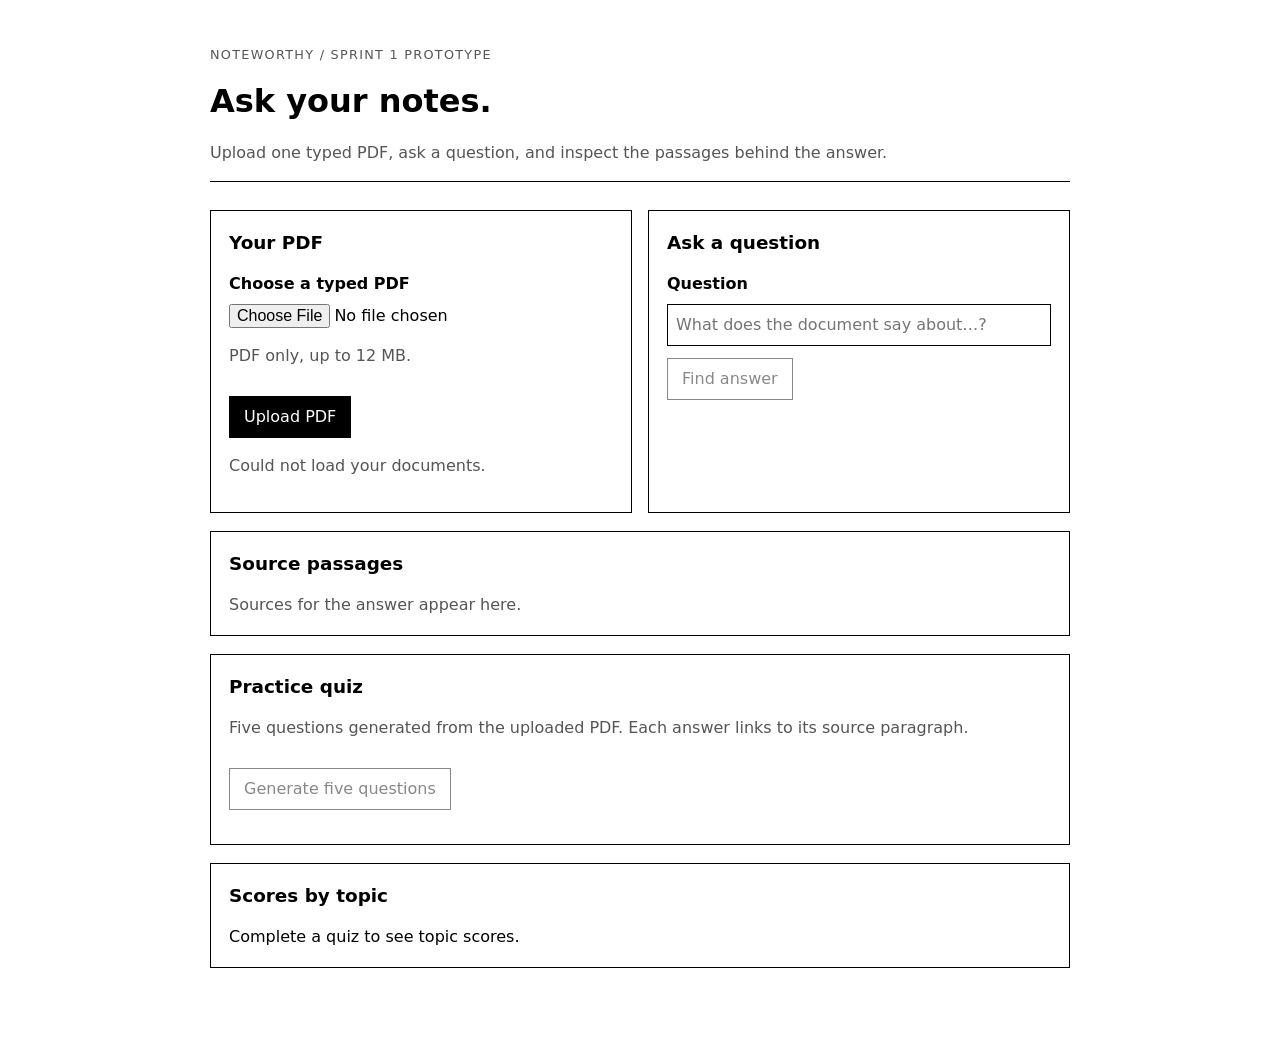
==== noteworthy_app/static/index.html @ 6065c957 "SCRUM-83: Save quiz attempts and topic scores on the server" ====
<!doctype html>
<html lang="en">
<meta charset="utf-8">
<meta name="viewport" content="width=device-width, initial-scale=1">
<title>NoteWorthy · PDF study companion</title>
<style>
  :root { color-scheme: light; font: 16px/1.5 system-ui, sans-serif; background: #fff; color: #000; }
  body { max-width: 860px; margin: 0 auto; padding: 32px 18px 70px; }
  header { border-bottom: 1px solid #000; margin-bottom: 28px; }
  h1 { font-size: 2rem; margin: 0 0 8px; }
  h2 { font-size: 1.15rem; margin-top: 0; }
  .eyebrow { color: #555; font-size: .8rem; text-transform: uppercase; letter-spacing: .1em; }
  .grid { display: grid; grid-template-columns: repeat(auto-fit, minmax(280px, 1fr)); gap: 16px; }
  section { border: 1px solid #000; padding: 18px; }
  label { display: block; font-weight: 600; margin-bottom: 8px; }
  input, button { font: inherit; }
  input[type=text] { box-sizing: border-box; width: 100%; padding: 8px; border: 1px solid #000; }
  input[type=file] { max-width: 100%; }
  button { border: 1px solid #000; background: #000; color: #fff; padding: 8px 14px; cursor: pointer; margin-top: 12px; }
  button:disabled { background: #fff; color: #888; border-color: #888; cursor: default; }
  .muted { color: #555; }
  #answer { white-space: pre-wrap; }
  .source { padding: 12px 0; border-top: 1px solid #ccc; }
  #status { min-height: 1.5em; }
  .quiz-question { border-top: 1px solid #ccc; padding: 16px 0; }
  .quiz-question label { font-weight: 400; margin: 6px 0; }
  .scorebar { margin: 10px 0; }
  .scorebar span { display: block; height: 8px; background: #000; }
  .document { display: flex; align-items: center; justify-content: space-between; gap: 8px; padding: 6px 0; border-top: 1px solid #ccc; }
  .document span { min-width: 0; overflow-wrap: anywhere; }
  .document button { margin-top: 0; padding: 4px 10px; }
</style>
<header><p class="eyebrow">NoteWorthy / Sprint 1 prototype</p><h1>Ask your notes.</h1><p class="muted">Upload one typed PDF, ask a question, and inspect the passages behind the answer.</p></header>
<main class="grid">
  <section><h2>Your PDF</h2><label for="pdf">Choose a typed PDF</label><input id="pdf" type="file" accept="application/pdf,.pdf"><p class="muted">PDF only, up to 12 MB.</p><button id="upload">Upload PDF</button><p id="status" role="status" class="muted"></p><div id="documents"></div></section>
  <section><h2>Ask a question</h2><label for="question">Question</label><input id="question" type="text" placeholder="What does the document say about…?"><button id="ask" disabled>Find answer</button><p id="answer" aria-live="polite"></p></section>
</main>
<section style="margin-top:18px"><h2>Source passages</h2><div id="sources" class="muted">Sources for the answer appear here.</div></section>
<section style="margin-top:18px"><h2>Practice quiz</h2><p class="muted">Five questions generated from the uploaded PDF. Each answer links to its source paragraph.</p><button id="makeQuiz" disabled>Generate five questions</button><div id="quiz"></div><p id="quizResult" role="status"></p></section>
<section style="margin-top:18px"><h2>Scores by topic</h2><div id="topicScores"></div></section>
<script>
  let selectedDocument = null;
  let currentQuizId = null;
  let storedDocuments = [];
  let pendingUploads = [];
  let askBusy = false;
  let quizBusy = false;
  const MAX_PDF_BYTES = 12 * 1024 * 1024;
  const MY_DOCUMENTS_KEY = 'noteworthy-my-documents';
  const LEARNER_KEY = 'noteworthy-learner-id';
  let learnerId;
  try { learnerId = localStorage.getItem(LEARNER_KEY); } catch (error) { /* storage unavailable */ }
  if (!/^[0-9a-f]{32}$/.test(learnerId || '')) learnerId = crypto.randomUUID().replaceAll('-', '');
  try { localStorage.setItem(LEARNER_KEY, learnerId); } catch (error) { /* this session only */ }
  const STATUS_LABELS = {processing: 'Processing…', ready: 'Ready', failed: 'Failed'};
  const $ = id => document.getElementById(id);
  async function api(path, body) {
    const response = await fetch(path, {method: 'POST', headers: {'Content-Type':'application/json'}, body: JSON.stringify(body)});
    const data = await response.json().catch(() => ({}));
    if (!response.ok) throw new Error(data.error || 'The server is not responding. Try again in a minute.');
    return data;
  }
  // There are no accounts yet, so the list shows only documents uploaded from this browser.
  function myDocumentIds() {
    try {
      const ids = JSON.parse(localStorage.getItem(MY_DOCUMENTS_KEY) || '[]');
      return new Set(Array.isArray(ids) ? ids : []);
    } catch (error) { return new Set(); }
  }
  function rememberDocument(id) {
    const ids = myDocumentIds(); ids.add(id);
    try { localStorage.setItem(MY_DOCUMENTS_KEY, JSON.stringify([...ids])); } catch (error) { /* storage unavailable */ }
  }
  function checkFile(file) {
    if (!file) return 'Choose a PDF first.';
    if (!file.name.toLowerCase().endsWith('.pdf')) return 'Choose a PDF file.';
    if (file.size === 0) return 'The file is empty. Choose a PDF that has content.';
    if (file.size > MAX_PDF_BYTES) return 'The PDF is larger than 12 MB. Choose a smaller file.';
    return '';
  }
  function selectDocument(uploadedDocument) {
    if (!selectedDocument || selectedDocument.id !== uploadedDocument.id) {
      // Clear the previous document's answer and quiz so they are not mistaken for this one.
      $('answer').textContent = '';
      $('sources').textContent = 'Sources for the answer appear here.';
      $('quiz').replaceChildren(); $('quizResult').textContent = ''; currentQuizId = null;
    }
    selectedDocument = uploadedDocument;
    $('ask').disabled = askBusy;
    $('makeQuiz').disabled = quizBusy;
    $('status').textContent = `Selected: ${uploadedDocument.name}.`;
    renderDocuments(storedDocuments);
    loadScores(uploadedDocument.id);
  }
  function renderDocuments(documents) {
    storedDocuments = documents;
    const nameCounts = new Map();
    for (const item of documents) nameCounts.set(item.name, (nameCounts.get(item.name) || 0) + 1);
    const list = $('documents'); list.replaceChildren();
    for (const uploadedDocument of [...documents, ...pendingUploads]) {
      const row = document.createElement('div'); row.className = 'document';
      const text = document.createElement('span');
      const status = uploadedDocument.status || 'ready';
      const parts = [uploadedDocument.name];
      if (uploadedDocument.id && nameCounts.get(uploadedDocument.name) > 1) parts.push(`ID ${uploadedDocument.id.slice(0, 6)}`);
      if (uploadedDocument.passages !== undefined) parts.push(`${uploadedDocument.passages} passages`);
      parts.push(status === 'failed' && uploadedDocument.error ? `Failed: ${uploadedDocument.error}` : STATUS_LABELS[status] || status);
      text.textContent = parts.join(' · ');
      row.append(text);
      if (status === 'ready' && uploadedDocument.id) {
        const choose = document.createElement('button');
        const chosen = selectedDocument && selectedDocument.id === uploadedDocument.id;
        choose.textContent = chosen ? 'Selected' : 'Use';
        choose.disabled = Boolean(chosen);
        choose.onclick = () => selectDocument(uploadedDocument);
        row.append(choose);
      }
      list.append(row);
    }
  }
  async function loadDocuments() {
    try {
      const response = await fetch('/api/documents');
      if (!response.ok) throw new Error('Could not load your documents.');
      const mine = myDocumentIds();
      renderDocuments(((await response.json()).documents || []).filter(item => mine.has(item.id)));
    } catch (error) { $('status').textContent = 'Could not load your documents.'; }
  }
  $('upload').onclick = async () => {
    const file = $('pdf').files[0];
    const problem = checkFile(file);
    if (problem) { $('status').textContent = problem; return; }
    const pending = {name: file.name, status: 'processing'};
    pendingUploads = pendingUploads.filter(item => item.name !== file.name).concat(pending);
    renderDocuments(storedDocuments);
    $('upload').disabled = true; $('status').textContent = 'Reading PDF…';
    try {
      const data = await new Promise((resolve, reject) => {
        const reader = new FileReader();
        reader.onload = () => resolve(String(reader.result).split(',')[1]);
        reader.onerror = () => reject(new Error('The file could not be read. Choose it again.'));
        reader.readAsDataURL(file);
      });
      const uploaded = await api('/api/upload', {name: file.name, data});
      pendingUploads = pendingUploads.filter(item => item !== pending);
      rememberDocument(uploaded.id);
      await loadDocuments();
      if (!storedDocuments.some(item => item.id === uploaded.id)) storedDocuments = storedDocuments.concat(uploaded);
      selectDocument(uploaded);
      $('status').textContent = `Ready: ${uploaded.passages} passages from ${file.name}.`;
    } catch (error) {
      const message = error.message || 'Upload failed. Try again.';
      pending.status = 'failed'; pending.error = message;
      $('status').textContent = message;
      renderDocuments(storedDocuments);
    }
    finally { $('upload').disabled = false; }
  };
  $('ask').onclick = async () => {
    if (!selectedDocument || askBusy) return;
    const documentId = selectedDocument.id;
    askBusy = true; $('ask').disabled = true; $('answer').textContent = 'Finding an answer…';
    try {
      const result = await api('/api/ask', {document_id: documentId, question: $('question').value});
      if (!selectedDocument || selectedDocument.id !== documentId) return;
      $('answer').textContent = result.answer;
      const sources = $('sources'); sources.replaceChildren();
      for (const source of result.sources) {
        const item = document.createElement('div'); item.className = 'source';
        const title = document.createElement('strong'); title.textContent = `${source.id} · page ${source.page}`;
        const text = document.createElement('p'); text.textContent = source.text;
        item.append(title, text); sources.append(item);
      }
    } catch (error) {
      if (selectedDocument && selectedDocument.id === documentId) $('answer').textContent = error.message;
    }
    finally { askBusy = false; $('ask').disabled = !selectedDocument; }
  };
  function showScores(scores) {
    const container = $('topicScores'); container.replaceChildren();
    const entries = Object.entries(scores);
    if (!entries.length) { container.textContent = 'Complete a quiz to see topic scores.'; return; }
    for (const [topic, values] of entries) {
      const percent = Math.round(100 * values.correct / values.total);
      const row = document.createElement('div'); row.className = 'scorebar';
      const title = document.createElement('div'); title.textContent = `${topic}: ${percent}% (${values.correct}/${values.total})`;
      const bar = document.createElement('span'); bar.style.width = `${percent}%`;
      row.append(title, bar); container.append(row);
    }
  }
  async function loadScores(documentId) {
    $('topicScores').textContent = 'Loading saved scores…';
    try {
      const response = await fetch(`/api/progress?learner_id=${learnerId}&document_id=${encodeURIComponent(documentId)}`);
      if (!response.ok) throw new Error('Could not load saved scores.');
      const progress = await response.json();
      if (selectedDocument && selectedDocument.id === documentId) showScores(progress.topic_scores);
    } catch (error) {
      if (selectedDocument && selectedDocument.id === documentId) $('topicScores').textContent = 'Could not load saved scores.';
    }
  }
  $('makeQuiz').onclick = async () => {
    if (!selectedDocument || quizBusy) return;
    const documentId = selectedDocument.id;
    quizBusy = true; $('makeQuiz').disabled = true; $('quizResult').textContent = 'Generating questions…';
    try {
      const result = await api('/api/quiz', {document_id: documentId});
      if (!selectedDocument || selectedDocument.id !== documentId) return;
      currentQuizId = result.quiz_id;
      const questions = result.questions;
      const container = $('quiz'); container.replaceChildren();
      questions.forEach((item, index) => {
        const block = document.createElement('div'); block.className = 'quiz-question';
        const title = document.createElement('strong'); title.textContent = `${index + 1}. ${item.question}`;
        block.append(title);
        item.options.forEach((option, choice) => {
          const label = document.createElement('label');
          const radio = document.createElement('input'); radio.type = 'radio'; radio.name = `q${index}`; radio.value = choice;
          label.append(radio, ` ${option}`); block.append(label);
        });
        container.append(block);
      });
      const submit = document.createElement('button'); submit.textContent = 'Submit quiz';
      submit.onclick = async () => {
        if (quizBusy || submit.disabled || currentQuizId !== result.quiz_id) return;
        const answers = questions.map((item, index) => {
          const chosen = document.querySelector(`input[name=q${index}]:checked`);
          return chosen ? Number(chosen.value) : null;
        });
        quizBusy = true; submit.disabled = true; $('makeQuiz').disabled = true;
        $('quizResult').textContent = 'Saving quiz…';
        try {
          const graded = await api('/api/quiz/submit', {quiz_id: result.quiz_id, learner_id: learnerId, answers});
          if (!selectedDocument || selectedDocument.id !== documentId || currentQuizId !== result.quiz_id) return;
          for (const item of graded.results) {
            const note = document.createElement('p');
            note.textContent = `${item.correct ? 'Correct' : `Answer: ${item.expected_answer}`} · ${item.source_id}, page ${item.page}`;
            container.children[graded.results.indexOf(item)].append(note);
          }
          $('quizResult').textContent = `Score: ${graded.correct} / ${graded.total}`;
          await loadScores(documentId);
        } catch (error) {
          if (selectedDocument && selectedDocument.id === documentId && currentQuizId === result.quiz_id) {
            $('quizResult').textContent = error.message; submit.disabled = false;
          }
        } finally { quizBusy = false; $('makeQuiz').disabled = !selectedDocument; }
      };
      container.append(submit); $('quizResult').textContent = '';
    } catch (error) {
      if (selectedDocument && selectedDocument.id === documentId) $('quizResult').textContent = error.message;
    }
    finally { quizBusy = false; $('makeQuiz').disabled = !selectedDocument; }
  };
  showScores({});
  loadDocuments();
</script>
</html>
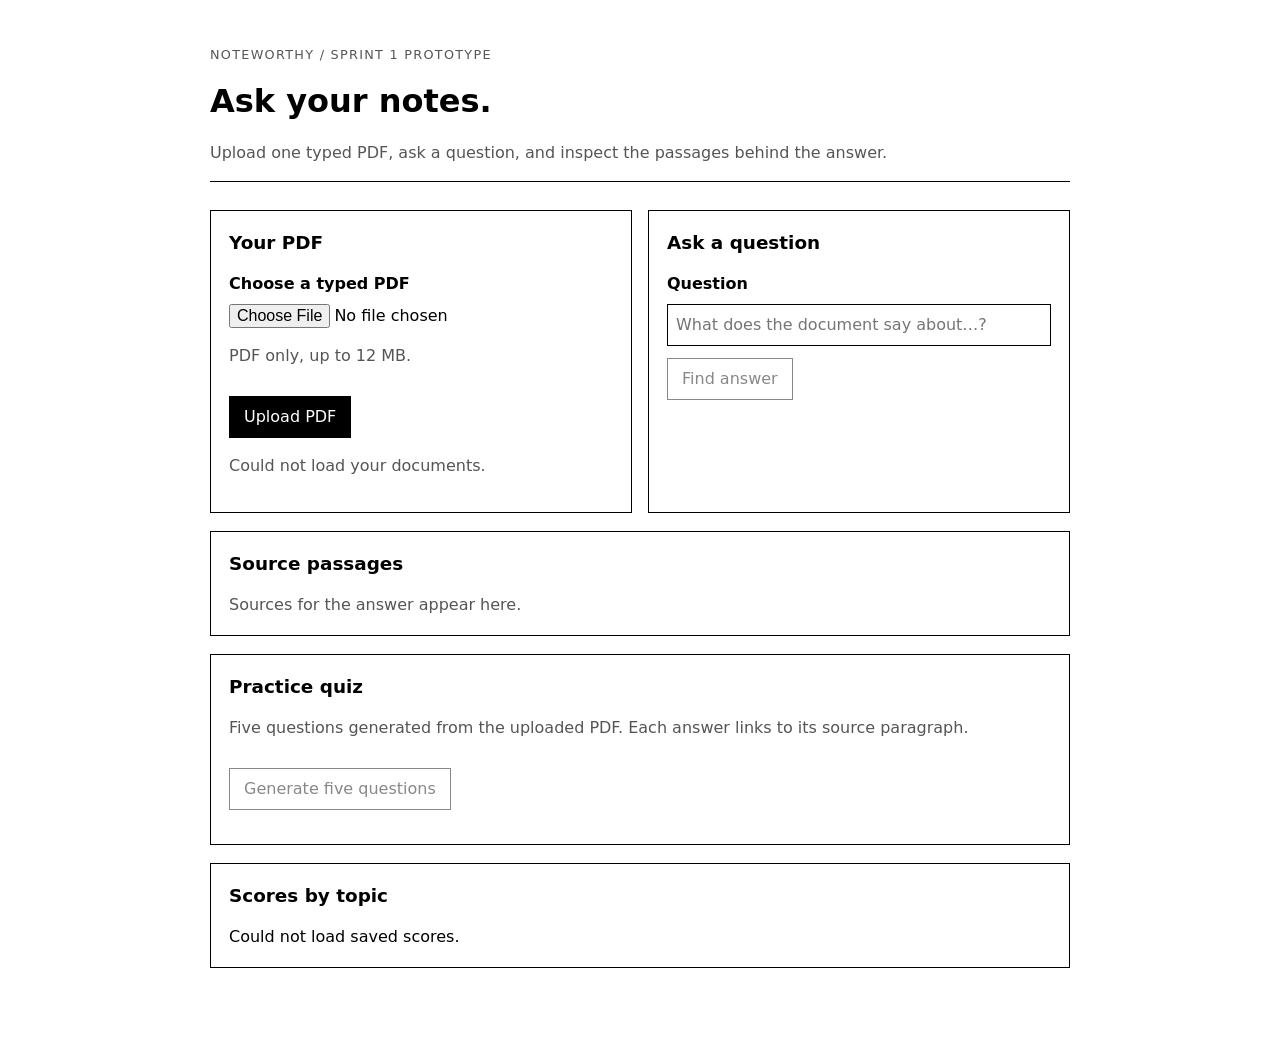
==== commit 0e255f32: "SCRUM-83: Address quiz grading and progress review feedback" ====
--- a/noteworthy_app/static/index.html
+++ b/noteworthy_app/static/index.html
@@ -45,12 +45,16 @@
   let pendingUploads = [];
   let askBusy = false;
   let quizBusy = false;
+  let scoreRequest = 0;
   const MAX_PDF_BYTES = 12 * 1024 * 1024;
   const MY_DOCUMENTS_KEY = 'noteworthy-my-documents';
+  const SELECTED_DOCUMENT_KEY = 'noteworthy-selected-document';
   const LEARNER_KEY = 'noteworthy-learner-id';
   let learnerId;
   try { learnerId = localStorage.getItem(LEARNER_KEY); } catch (error) { /* storage unavailable */ }
-  if (!/^[0-9a-f]{32}$/.test(learnerId || '')) learnerId = crypto.randomUUID().replaceAll('-', '');
+  if (!/^[0-9a-f]{32}$/.test(learnerId || '')) {
+    learnerId = [...crypto.getRandomValues(new Uint8Array(16))].map(byte => byte.toString(16).padStart(2, '0')).join('');
+  }
   try { localStorage.setItem(LEARNER_KEY, learnerId); } catch (error) { /* this session only */ }
   const STATUS_LABELS = {processing: 'Processing…', ready: 'Ready', failed: 'Failed'};
   const $ = id => document.getElementById(id);
@@ -86,6 +90,7 @@
       $('quiz').replaceChildren(); $('quizResult').textContent = ''; currentQuizId = null;
     }
     selectedDocument = uploadedDocument;
+    try { localStorage.setItem(SELECTED_DOCUMENT_KEY, uploadedDocument.id); } catch (error) { /* this session only */ }
     $('ask').disabled = askBusy;
     $('makeQuiz').disabled = quizBusy;
     $('status').textContent = `Selected: ${uploadedDocument.name}.`;
@@ -124,7 +129,17 @@
       if (!response.ok) throw new Error('Could not load your documents.');
       const mine = myDocumentIds();
       renderDocuments(((await response.json()).documents || []).filter(item => mine.has(item.id)));
-    } catch (error) { $('status').textContent = 'Could not load your documents.'; }
+      if (!selectedDocument) {
+        let savedId;
+        try { savedId = localStorage.getItem(SELECTED_DOCUMENT_KEY); } catch (error) { /* storage unavailable */ }
+        const restored = storedDocuments.find(item => item.id === savedId) || storedDocuments[0];
+        if (restored) selectDocument(restored);
+        else showScores({});
+      }
+    } catch (error) {
+      $('status').textContent = 'Could not load your documents.';
+      if (!selectedDocument) $('topicScores').textContent = 'Could not load saved scores.';
+    }
   }
   $('upload').onclick = async () => {
     const file = $('pdf').files[0];
@@ -189,14 +204,15 @@
     }
   }
   async function loadScores(documentId) {
+    const requestId = ++scoreRequest;
     $('topicScores').textContent = 'Loading saved scores…';
     try {
       const response = await fetch(`/api/progress?learner_id=${learnerId}&document_id=${encodeURIComponent(documentId)}`);
       if (!response.ok) throw new Error('Could not load saved scores.');
       const progress = await response.json();
-      if (selectedDocument && selectedDocument.id === documentId) showScores(progress.topic_scores);
-    } catch (error) {
-      if (selectedDocument && selectedDocument.id === documentId) $('topicScores').textContent = 'Could not load saved scores.';
+      if (requestId === scoreRequest && selectedDocument && selectedDocument.id === documentId) showScores(progress.topic_scores);
+    } catch (error) {
+      if (requestId === scoreRequest && selectedDocument && selectedDocument.id === documentId) $('topicScores').textContent = 'Could not load saved scores.';
     }
   }
   $('makeQuiz').onclick = async () => {
@@ -251,7 +267,7 @@
     }
     finally { quizBusy = false; $('makeQuiz').disabled = !selectedDocument; }
   };
-  showScores({});
+  $('topicScores').textContent = 'Loading saved scores…';
   loadDocuments();
 </script>
 </html>
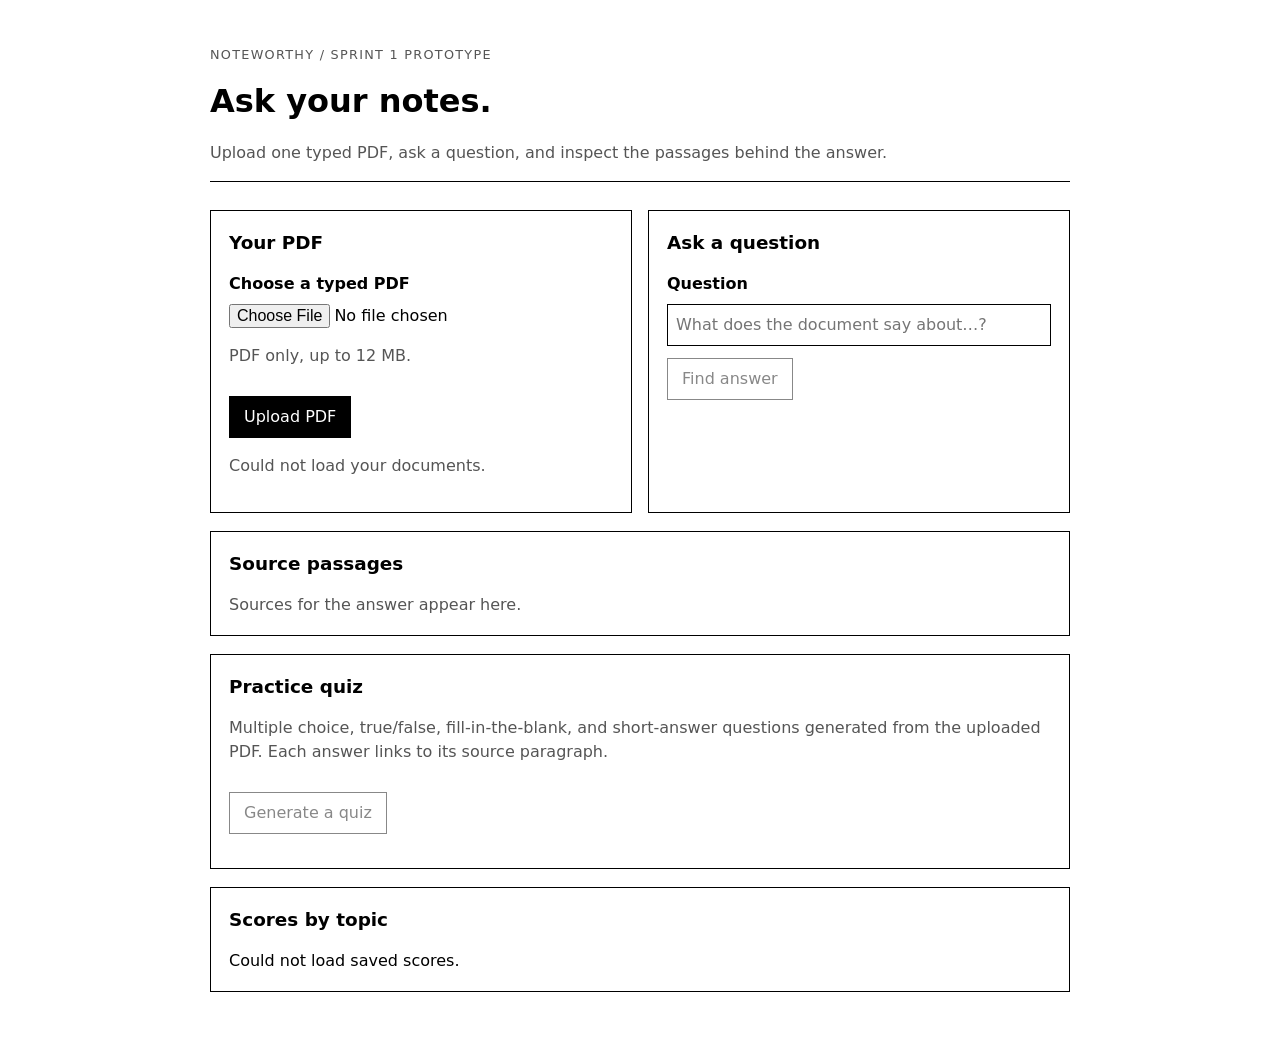
==== commit e12e6f08: "SCRUM-84: connect question generator to quiz" ====
--- a/noteworthy_app/static/index.html
+++ b/noteworthy_app/static/index.html
@@ -36,7 +36,7 @@
   <section><h2>Ask a question</h2><label for="question">Question</label><input id="question" type="text" placeholder="What does the document say about…?"><button id="ask" disabled>Find answer</button><p id="answer" aria-live="polite"></p></section>
 </main>
 <section style="margin-top:18px"><h2>Source passages</h2><div id="sources" class="muted">Sources for the answer appear here.</div></section>
-<section style="margin-top:18px"><h2>Practice quiz</h2><p class="muted">Five questions generated from the uploaded PDF. Each answer links to its source paragraph.</p><button id="makeQuiz" disabled>Generate five questions</button><div id="quiz"></div><p id="quizResult" role="status"></p></section>
+<section style="margin-top:18px"><h2>Practice quiz</h2><p class="muted">Multiple choice, true/false, fill-in-the-blank, and short-answer questions generated from the uploaded PDF. Each answer links to its source paragraph.</p><button id="makeQuiz" disabled>Generate a quiz</button><div id="quiz"></div><p id="quizResult" role="status"></p></section>
 <section style="margin-top:18px"><h2>Scores by topic</h2><div id="topicScores"></div></section>
 <script>
   let selectedDocument = null;
@@ -207,7 +207,7 @@
     const requestId = ++scoreRequest;
     $('topicScores').textContent = 'Loading saved scores…';
     try {
-      const response = await fetch(`/api/progress?learner_id=${learnerId}&document_id=${encodeURIComponent(documentId)}`);
+      const response = await fetch(`/api/progress?document_id=${encodeURIComponent(documentId)}`, {headers: {'X-Learner-Id': learnerId}});
       if (!response.ok) throw new Error('Could not load saved scores.');
       const progress = await response.json();
       if (requestId === scoreRequest && selectedDocument && selectedDocument.id === documentId) showScores(progress.topic_scores);
@@ -225,24 +225,43 @@
       currentQuizId = result.quiz_id;
       const questions = result.questions;
       const container = $('quiz'); container.replaceChildren();
-      questions.forEach((item, index) => {
+      const readers = questions.map((item, index) => {
         const block = document.createElement('div'); block.className = 'quiz-question';
         const title = document.createElement('strong'); title.textContent = `${index + 1}. ${item.question}`;
-        block.append(title);
-        item.options.forEach((option, choice) => {
-          const label = document.createElement('label');
-          const radio = document.createElement('input'); radio.type = 'radio'; radio.name = `q${index}`; radio.value = choice;
-          label.append(radio, ` ${option}`); block.append(label);
+        block.append(title); container.append(block);
+        // Cloze questions send an option index; the shared schema sends a letter or True/False.
+        const radios = item.options ? item.options.map((option, choice) => [choice, option])
+          : item.type === 'True/False' ? [['True', 'True'], ['False', 'False']]
+          : item.type === 'Multiple Choice' ? Object.entries(item.choices).map(([key, text]) => [key, `${key}. ${text}`])
+          : null;
+        if (radios) {
+          radios.forEach(([value, text]) => {
+            const label = document.createElement('label');
+            const radio = document.createElement('input'); radio.type = 'radio'; radio.name = `q${index}`; radio.value = value;
+            label.append(radio, ` ${text}`); block.append(label);
+          });
+          return () => {
+            const chosen = document.querySelector(`input[name=q${index}]:checked`);
+            return chosen ? (item.options ? Number(chosen.value) : chosen.value) : null;
+          };
+        }
+        // One text box per blank, or one for a short answer.
+        const count = item.type === 'Fill-in-the-Blank' ? Math.max(1, item.question.split('_____').length - 1) : 1;
+        const boxes = Array.from({length: count}, (_, blank) => {
+          const label = document.createElement('label'); label.textContent = count > 1 ? `Question ${index + 1}, blank ${blank + 1}` : `Answer to question ${index + 1}`;
+          const box = document.createElement('input'); box.type = 'text'; box.value = '';
+          label.append(box); block.append(label); return box;
         });
-        container.append(block);
+        return () => {
+          const values = boxes.map(box => box.value.trim());
+          if (values.every(value => !value)) return null;
+          return count > 1 ? values : values[0];
+        };
       });
       const submit = document.createElement('button'); submit.textContent = 'Submit quiz';
       submit.onclick = async () => {
         if (quizBusy || submit.disabled || currentQuizId !== result.quiz_id) return;
-        const answers = questions.map((item, index) => {
-          const chosen = document.querySelector(`input[name=q${index}]:checked`);
-          return chosen ? Number(chosen.value) : null;
-        });
+        const answers = readers.map(read => read());
         quizBusy = true; submit.disabled = true; $('makeQuiz').disabled = true;
         $('quizResult').textContent = 'Saving quiz…';
         try {
@@ -250,7 +269,7 @@
           if (!selectedDocument || selectedDocument.id !== documentId || currentQuizId !== result.quiz_id) return;
           for (const item of graded.results) {
             const note = document.createElement('p');
-            note.textContent = `${item.correct ? 'Correct' : `Answer: ${item.expected_answer}`} · ${item.source_id}, page ${item.page}`;
+            note.textContent = `${item.correct ? 'Correct' : `Answer: ${[].concat(item.expected_answer).join(', ')}`} · ${item.source_id}, page ${item.page}`;
             container.children[graded.results.indexOf(item)].append(note);
           }
           $('quizResult').textContent = `Score: ${graded.correct} / ${graded.total}`;
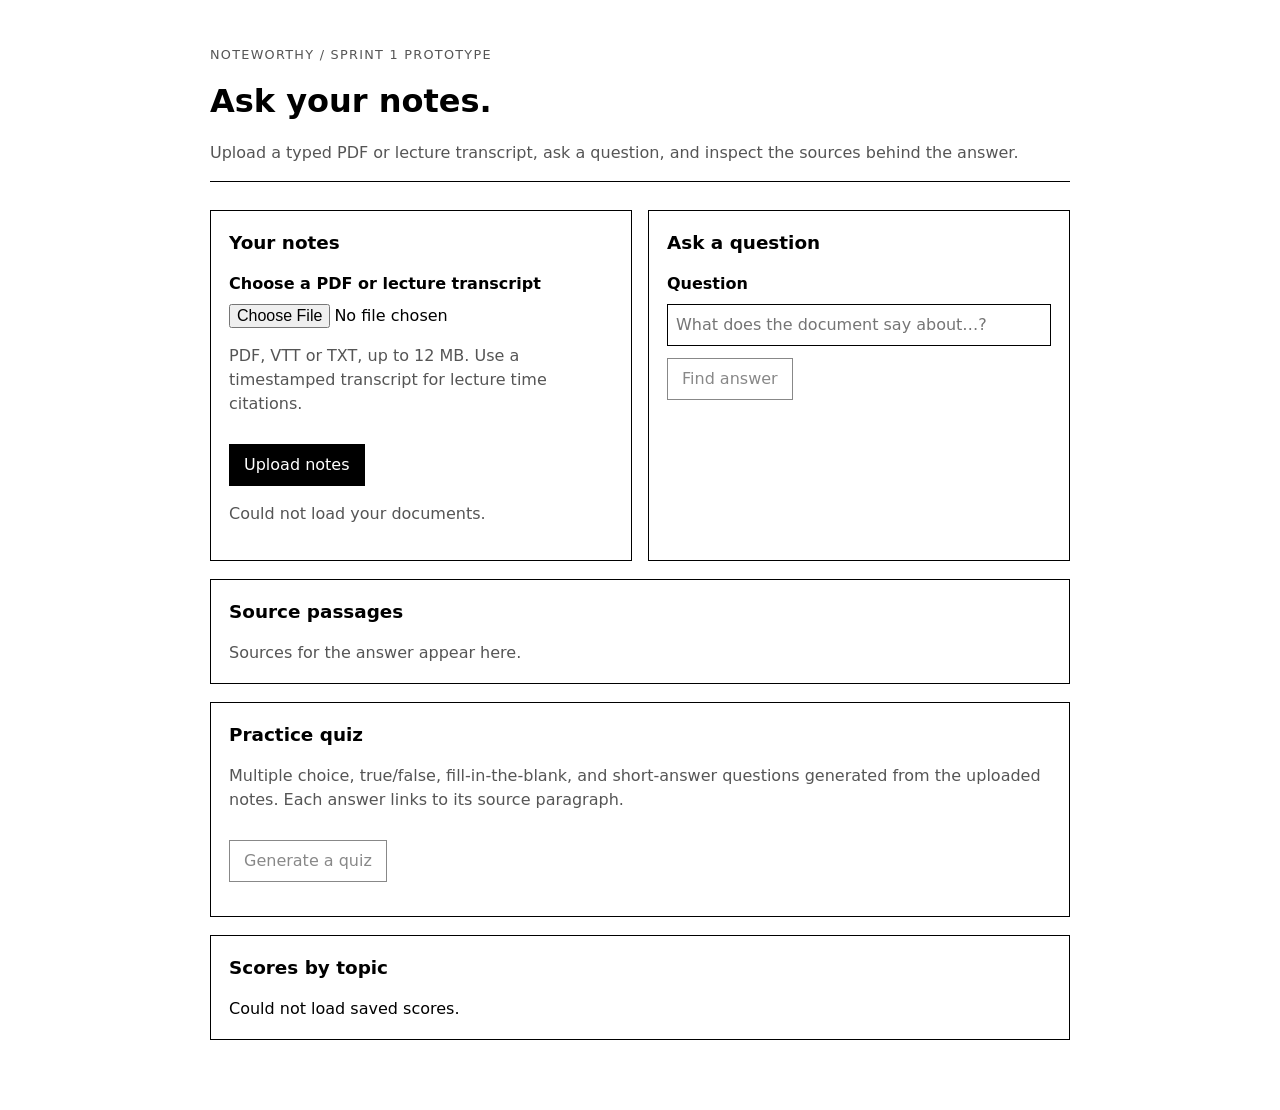
==== commit fccc1d07: "SCRUM-217: Add transcript study with timestamp citations" ====
--- a/noteworthy_app/static/index.html
+++ b/noteworthy_app/static/index.html
@@ -2,7 +2,7 @@
 <html lang="en">
 <meta charset="utf-8">
 <meta name="viewport" content="width=device-width, initial-scale=1">
-<title>NoteWorthy · PDF study companion</title>
+<title>NoteWorthy · Notes study companion</title>
 <style>
   :root { color-scheme: light; font: 16px/1.5 system-ui, sans-serif; background: #fff; color: #000; }
   body { max-width: 860px; margin: 0 auto; padding: 32px 18px 70px; }
@@ -30,13 +30,13 @@
   .document span { min-width: 0; overflow-wrap: anywhere; }
   .document button { margin-top: 0; padding: 4px 10px; }
 </style>
-<header><p class="eyebrow">NoteWorthy / Sprint 1 prototype</p><h1>Ask your notes.</h1><p class="muted">Upload one typed PDF, ask a question, and inspect the passages behind the answer.</p></header>
+<header><p class="eyebrow">NoteWorthy / Sprint 1 prototype</p><h1>Ask your notes.</h1><p class="muted">Upload a typed PDF or lecture transcript, ask a question, and inspect the sources behind the answer.</p></header>
 <main class="grid">
-  <section><h2>Your PDF</h2><label for="pdf">Choose a typed PDF</label><input id="pdf" type="file" accept="application/pdf,.pdf"><p class="muted">PDF only, up to 12 MB.</p><button id="upload">Upload PDF</button><p id="status" role="status" class="muted"></p><div id="documents"></div></section>
+  <section><h2>Your notes</h2><label for="pdf">Choose a PDF or lecture transcript</label><input id="pdf" type="file" accept="application/pdf,text/vtt,text/plain,.pdf,.vtt,.txt"><p class="muted">PDF, VTT or TXT, up to 12 MB. Use a timestamped transcript for lecture time citations.</p><button id="upload">Upload notes</button><p id="status" role="status" class="muted"></p><div id="documents"></div></section>
   <section><h2>Ask a question</h2><label for="question">Question</label><input id="question" type="text" placeholder="What does the document say about…?"><button id="ask" disabled>Find answer</button><p id="answer" aria-live="polite"></p></section>
 </main>
 <section style="margin-top:18px"><h2>Source passages</h2><div id="sources" class="muted">Sources for the answer appear here.</div></section>
-<section style="margin-top:18px"><h2>Practice quiz</h2><p class="muted">Multiple choice, true/false, fill-in-the-blank, and short-answer questions generated from the uploaded PDF. Each answer links to its source paragraph.</p><button id="makeQuiz" disabled>Generate a quiz</button><div id="quiz"></div><p id="quizResult" role="status"></p></section>
+<section style="margin-top:18px"><h2>Practice quiz</h2><p class="muted">Multiple choice, true/false, fill-in-the-blank, and short-answer questions generated from the uploaded notes. Each answer links to its source paragraph.</p><button id="makeQuiz" disabled>Generate a quiz</button><div id="quiz"></div><p id="quizResult" role="status"></p></section>
 <section style="margin-top:18px"><h2>Scores by topic</h2><div id="topicScores"></div></section>
 <script>
   let selectedDocument = null;
@@ -76,11 +76,14 @@
     try { localStorage.setItem(MY_DOCUMENTS_KEY, JSON.stringify([...ids])); } catch (error) { /* storage unavailable */ }
   }
   function checkFile(file) {
-    if (!file) return 'Choose a PDF first.';
-    if (!file.name.toLowerCase().endsWith('.pdf')) return 'Choose a PDF file.';
-    if (file.size === 0) return 'The file is empty. Choose a PDF that has content.';
-    if (file.size > MAX_PDF_BYTES) return 'The PDF is larger than 12 MB. Choose a smaller file.';
+    if (!file) return 'Choose a PDF or transcript first.';
+    if (!/\.(pdf|vtt|txt)$/i.test(file.name)) return 'Choose a PDF, VTT or TXT file.';
+    if (file.size === 0) return 'The file is empty. Choose a file that has content.';
+    if (file.size > MAX_PDF_BYTES) return 'The file is larger than 12 MB. Choose a smaller file.';
     return '';
+  }
+  function sourceLocation(source) {
+    return source.citation || `page ${source.page}`;
   }
   function selectDocument(uploadedDocument) {
     if (!selectedDocument || selectedDocument.id !== uploadedDocument.id) {
@@ -148,7 +151,7 @@
     const pending = {name: file.name, status: 'processing'};
     pendingUploads = pendingUploads.filter(item => item.name !== file.name).concat(pending);
     renderDocuments(storedDocuments);
-    $('upload').disabled = true; $('status').textContent = 'Reading PDF…';
+    $('upload').disabled = true; $('status').textContent = 'Reading notes…';
     try {
       const data = await new Promise((resolve, reject) => {
         const reader = new FileReader();
@@ -182,7 +185,7 @@
       const sources = $('sources'); sources.replaceChildren();
       for (const source of result.sources) {
         const item = document.createElement('div'); item.className = 'source';
-        const title = document.createElement('strong'); title.textContent = `${source.id} · page ${source.page}`;
+        const title = document.createElement('strong'); title.textContent = `${source.id} · ${sourceLocation(source)}`;
         const text = document.createElement('p'); text.textContent = source.text;
         item.append(title, text); sources.append(item);
       }
@@ -269,7 +272,7 @@
           if (!selectedDocument || selectedDocument.id !== documentId || currentQuizId !== result.quiz_id) return;
           for (const item of graded.results) {
             const note = document.createElement('p');
-            note.textContent = `${item.correct ? 'Correct' : `Answer: ${[].concat(item.expected_answer).join(', ')}`} · ${item.source_id}, page ${item.page}`;
+            note.textContent = `${item.correct ? 'Correct' : `Answer: ${[].concat(item.expected_answer).join(', ')}`} · ${item.source_id}, ${sourceLocation(item)}`;
             container.children[graded.results.indexOf(item)].append(note);
           }
           $('quizResult').textContent = `Score: ${graded.correct} / ${graded.total}`;
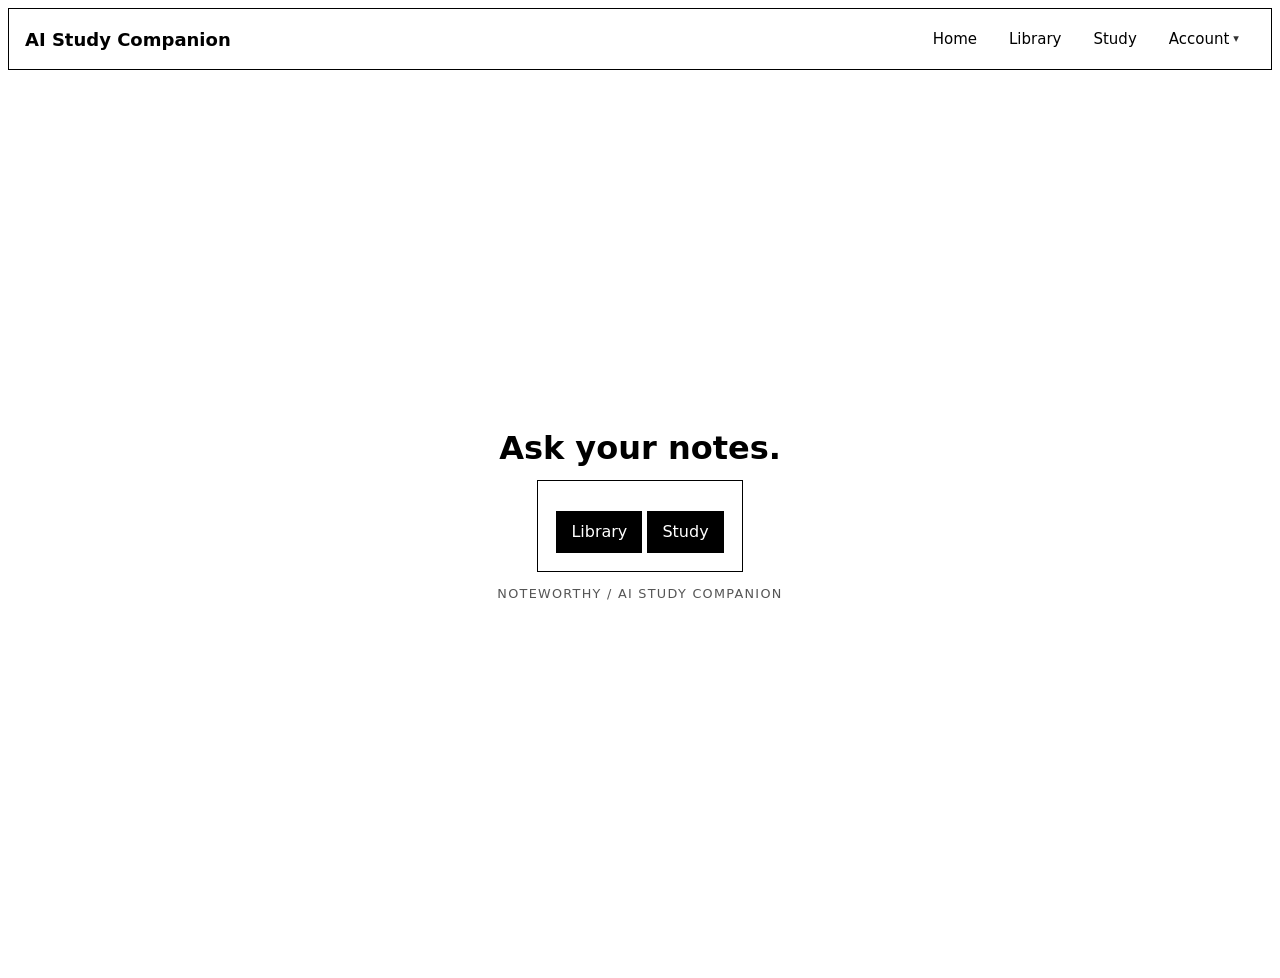
==== commit ca9b18f1: "multi-page layout created" ====
--- a/noteworthy_app/static/index.html
+++ b/noteworthy_app/static/index.html
@@ -1,295 +1,49 @@
-<!doctype html>
+<!DOCTYPE html>
 <html lang="en">
-<meta charset="utf-8">
-<meta name="viewport" content="width=device-width, initial-scale=1">
-<title>NoteWorthy · Notes study companion</title>
-<style>
-  :root { color-scheme: light; font: 16px/1.5 system-ui, sans-serif; background: #fff; color: #000; }
-  body { max-width: 860px; margin: 0 auto; padding: 32px 18px 70px; }
-  header { border-bottom: 1px solid #000; margin-bottom: 28px; }
-  h1 { font-size: 2rem; margin: 0 0 8px; }
-  h2 { font-size: 1.15rem; margin-top: 0; }
-  .eyebrow { color: #555; font-size: .8rem; text-transform: uppercase; letter-spacing: .1em; }
-  .grid { display: grid; grid-template-columns: repeat(auto-fit, minmax(280px, 1fr)); gap: 16px; }
-  section { border: 1px solid #000; padding: 18px; }
-  label { display: block; font-weight: 600; margin-bottom: 8px; }
-  input, button { font: inherit; }
-  input[type=text] { box-sizing: border-box; width: 100%; padding: 8px; border: 1px solid #000; }
-  input[type=file] { max-width: 100%; }
-  button { border: 1px solid #000; background: #000; color: #fff; padding: 8px 14px; cursor: pointer; margin-top: 12px; }
-  button:disabled { background: #fff; color: #888; border-color: #888; cursor: default; }
-  .muted { color: #555; }
-  #answer { white-space: pre-wrap; }
-  .source { padding: 12px 0; border-top: 1px solid #ccc; }
-  #status { min-height: 1.5em; }
-  .quiz-question { border-top: 1px solid #ccc; padding: 16px 0; }
-  .quiz-question label { font-weight: 400; margin: 6px 0; }
-  .scorebar { margin: 10px 0; }
-  .scorebar span { display: block; height: 8px; background: #000; }
-  .document { display: flex; align-items: center; justify-content: space-between; gap: 8px; padding: 6px 0; border-top: 1px solid #ccc; }
-  .document span { min-width: 0; overflow-wrap: anywhere; }
-  .document button { margin-top: 0; padding: 4px 10px; }
-</style>
-<header><p class="eyebrow">NoteWorthy / Sprint 1 prototype</p><h1>Ask your notes.</h1><p class="muted">Upload a typed PDF or lecture transcript, ask a question, and inspect the sources behind the answer.</p></header>
-<main class="grid">
-  <section><h2>Your notes</h2><label for="pdf">Choose a PDF or lecture transcript</label><input id="pdf" type="file" accept="application/pdf,text/vtt,text/plain,.pdf,.vtt,.txt"><p class="muted">PDF, VTT or TXT, up to 12 MB. Use a timestamped transcript for lecture time citations.</p><button id="upload">Upload notes</button><p id="status" role="status" class="muted"></p><div id="documents"></div></section>
-  <section><h2>Ask a question</h2><label for="question">Question</label><input id="question" type="text" placeholder="What does the document say about…?"><button id="ask" disabled>Find answer</button><p id="answer" aria-live="polite"></p></section>
-</main>
-<section style="margin-top:18px"><h2>Source passages</h2><div id="sources" class="muted">Sources for the answer appear here.</div></section>
-<section style="margin-top:18px"><h2>Practice quiz</h2><p class="muted">Multiple choice, true/false, fill-in-the-blank, and short-answer questions generated from the uploaded notes. Each answer links to its source paragraph.</p><button id="makeQuiz" disabled>Generate a quiz</button><div id="quiz"></div><p id="quizResult" role="status"></p></section>
-<section style="margin-top:18px"><h2>Scores by topic</h2><div id="topicScores"></div></section>
+<head>
+  <meta charset="UTF-8">
+  <meta name="viewport" content="width=device-width, initial-scale=1">
+  <title>Dashboard · AI study companion</title>
+
+  <link rel="stylesheet" href="navbar.css">
+  <link rel="stylesheet" href="theme.css">
+  <style>
+
+  directory {
+    margin: 0; min-height: 100vh; display: flex;
+    flex-direction: column; justify-content: center; align-items: center;
+  }
+
+  </style>
+</head>
+<body>
+  <div id="navbar"></div>
+
+  <directory>
+    <h1>Ask your notes.</h1>
+    <section>
+      <button id="libDirectory" data-url="./library.html">Library</button>
+      <button id="studyDirectory" data-url="./study.html">Study</button>
+    </section>
+    <p class="eyebrow">NoteWorthy / AI Study Companion</p>
+  </directory>
+
+
+<script src="navbar.js"></script>
 <script>
-  let selectedDocument = null;
-  let currentQuizId = null;
-  let storedDocuments = [];
-  let pendingUploads = [];
-  let askBusy = false;
-  let quizBusy = false;
-  let scoreRequest = 0;
-  const MAX_PDF_BYTES = 12 * 1024 * 1024;
-  const MY_DOCUMENTS_KEY = 'noteworthy-my-documents';
-  const SELECTED_DOCUMENT_KEY = 'noteworthy-selected-document';
-  const LEARNER_KEY = 'noteworthy-learner-id';
-  let learnerId;
-  try { learnerId = localStorage.getItem(LEARNER_KEY); } catch (error) { /* storage unavailable */ }
-  if (!/^[0-9a-f]{32}$/.test(learnerId || '')) {
-    learnerId = [...crypto.getRandomValues(new Uint8Array(16))].map(byte => byte.toString(16).padStart(2, '0')).join('');
-  }
-  try { localStorage.setItem(LEARNER_KEY, learnerId); } catch (error) { /* this session only */ }
-  const STATUS_LABELS = {processing: 'Processing…', ready: 'Ready', failed: 'Failed'};
-  const $ = id => document.getElementById(id);
-  async function api(path, body) {
-    const response = await fetch(path, {method: 'POST', headers: {'Content-Type':'application/json'}, body: JSON.stringify(body)});
-    const data = await response.json().catch(() => ({}));
-    if (!response.ok) throw new Error(data.error || 'The server is not responding. Try again in a minute.');
-    return data;
-  }
-  // There are no accounts yet, so the list shows only documents uploaded from this browser.
-  function myDocumentIds() {
-    try {
-      const ids = JSON.parse(localStorage.getItem(MY_DOCUMENTS_KEY) || '[]');
-      return new Set(Array.isArray(ids) ? ids : []);
-    } catch (error) { return new Set(); }
-  }
-  function rememberDocument(id) {
-    const ids = myDocumentIds(); ids.add(id);
-    try { localStorage.setItem(MY_DOCUMENTS_KEY, JSON.stringify([...ids])); } catch (error) { /* storage unavailable */ }
-  }
-  function checkFile(file) {
-    if (!file) return 'Choose a PDF or transcript first.';
-    if (!/\.(pdf|vtt|txt)$/i.test(file.name)) return 'Choose a PDF, VTT or TXT file.';
-    if (file.size === 0) return 'The file is empty. Choose a file that has content.';
-    if (file.size > MAX_PDF_BYTES) return 'The file is larger than 12 MB. Choose a smaller file.';
-    return '';
-  }
-  function sourceLocation(source) {
-    return source.citation || `page ${source.page}`;
-  }
-  function selectDocument(uploadedDocument) {
-    if (!selectedDocument || selectedDocument.id !== uploadedDocument.id) {
-      // Clear the previous document's answer and quiz so they are not mistaken for this one.
-      $('answer').textContent = '';
-      $('sources').textContent = 'Sources for the answer appear here.';
-      $('quiz').replaceChildren(); $('quizResult').textContent = ''; currentQuizId = null;
-    }
-    selectedDocument = uploadedDocument;
-    try { localStorage.setItem(SELECTED_DOCUMENT_KEY, uploadedDocument.id); } catch (error) { /* this session only */ }
-    $('ask').disabled = askBusy;
-    $('makeQuiz').disabled = quizBusy;
-    $('status').textContent = `Selected: ${uploadedDocument.name}.`;
-    renderDocuments(storedDocuments);
-    loadScores(uploadedDocument.id);
-  }
-  function renderDocuments(documents) {
-    storedDocuments = documents;
-    const nameCounts = new Map();
-    for (const item of documents) nameCounts.set(item.name, (nameCounts.get(item.name) || 0) + 1);
-    const list = $('documents'); list.replaceChildren();
-    for (const uploadedDocument of [...documents, ...pendingUploads]) {
-      const row = document.createElement('div'); row.className = 'document';
-      const text = document.createElement('span');
-      const status = uploadedDocument.status || 'ready';
-      const parts = [uploadedDocument.name];
-      if (uploadedDocument.id && nameCounts.get(uploadedDocument.name) > 1) parts.push(`ID ${uploadedDocument.id.slice(0, 6)}`);
-      if (uploadedDocument.passages !== undefined) parts.push(`${uploadedDocument.passages} passages`);
-      parts.push(status === 'failed' && uploadedDocument.error ? `Failed: ${uploadedDocument.error}` : STATUS_LABELS[status] || status);
-      text.textContent = parts.join(' · ');
-      row.append(text);
-      if (status === 'ready' && uploadedDocument.id) {
-        const choose = document.createElement('button');
-        const chosen = selectedDocument && selectedDocument.id === uploadedDocument.id;
-        choose.textContent = chosen ? 'Selected' : 'Use';
-        choose.disabled = Boolean(chosen);
-        choose.onclick = () => selectDocument(uploadedDocument);
-        row.append(choose);
-      }
-      list.append(row);
-    }
-  }
-  async function loadDocuments() {
-    try {
-      const response = await fetch('/api/documents');
-      if (!response.ok) throw new Error('Could not load your documents.');
-      const mine = myDocumentIds();
-      renderDocuments(((await response.json()).documents || []).filter(item => mine.has(item.id)));
-      if (!selectedDocument) {
-        let savedId;
-        try { savedId = localStorage.getItem(SELECTED_DOCUMENT_KEY); } catch (error) { /* storage unavailable */ }
-        const restored = storedDocuments.find(item => item.id === savedId) || storedDocuments[0];
-        if (restored) selectDocument(restored);
-        else showScores({});
-      }
-    } catch (error) {
-      $('status').textContent = 'Could not load your documents.';
-      if (!selectedDocument) $('topicScores').textContent = 'Could not load saved scores.';
-    }
-  }
-  $('upload').onclick = async () => {
-    const file = $('pdf').files[0];
-    const problem = checkFile(file);
-    if (problem) { $('status').textContent = problem; return; }
-    const pending = {name: file.name, status: 'processing'};
-    pendingUploads = pendingUploads.filter(item => item.name !== file.name).concat(pending);
-    renderDocuments(storedDocuments);
-    $('upload').disabled = true; $('status').textContent = 'Reading notes…';
-    try {
-      const data = await new Promise((resolve, reject) => {
-        const reader = new FileReader();
-        reader.onload = () => resolve(String(reader.result).split(',')[1]);
-        reader.onerror = () => reject(new Error('The file could not be read. Choose it again.'));
-        reader.readAsDataURL(file);
-      });
-      const uploaded = await api('/api/upload', {name: file.name, data});
-      pendingUploads = pendingUploads.filter(item => item !== pending);
-      rememberDocument(uploaded.id);
-      await loadDocuments();
-      if (!storedDocuments.some(item => item.id === uploaded.id)) storedDocuments = storedDocuments.concat(uploaded);
-      selectDocument(uploaded);
-      $('status').textContent = `Ready: ${uploaded.passages} passages from ${file.name}.`;
-    } catch (error) {
-      const message = error.message || 'Upload failed. Try again.';
-      pending.status = 'failed'; pending.error = message;
-      $('status').textContent = message;
-      renderDocuments(storedDocuments);
-    }
-    finally { $('upload').disabled = false; }
-  };
-  $('ask').onclick = async () => {
-    if (!selectedDocument || askBusy) return;
-    const documentId = selectedDocument.id;
-    askBusy = true; $('ask').disabled = true; $('answer').textContent = 'Finding an answer…';
-    try {
-      const result = await api('/api/ask', {document_id: documentId, question: $('question').value});
-      if (!selectedDocument || selectedDocument.id !== documentId) return;
-      $('answer').textContent = result.answer;
-      const sources = $('sources'); sources.replaceChildren();
-      for (const source of result.sources) {
-        const item = document.createElement('div'); item.className = 'source';
-        const title = document.createElement('strong'); title.textContent = `${source.id} · ${sourceLocation(source)}`;
-        const text = document.createElement('p'); text.textContent = source.text;
-        item.append(title, text); sources.append(item);
-      }
-    } catch (error) {
-      if (selectedDocument && selectedDocument.id === documentId) $('answer').textContent = error.message;
-    }
-    finally { askBusy = false; $('ask').disabled = !selectedDocument; }
-  };
-  function showScores(scores) {
-    const container = $('topicScores'); container.replaceChildren();
-    const entries = Object.entries(scores);
-    if (!entries.length) { container.textContent = 'Complete a quiz to see topic scores.'; return; }
-    for (const [topic, values] of entries) {
-      const percent = Math.round(100 * values.correct / values.total);
-      const row = document.createElement('div'); row.className = 'scorebar';
-      const title = document.createElement('div'); title.textContent = `${topic}: ${percent}% (${values.correct}/${values.total})`;
-      const bar = document.createElement('span'); bar.style.width = `${percent}%`;
-      row.append(title, bar); container.append(row);
-    }
-  }
-  async function loadScores(documentId) {
-    const requestId = ++scoreRequest;
-    $('topicScores').textContent = 'Loading saved scores…';
-    try {
-      const response = await fetch(`/api/progress?document_id=${encodeURIComponent(documentId)}`, {headers: {'X-Learner-Id': learnerId}});
-      if (!response.ok) throw new Error('Could not load saved scores.');
-      const progress = await response.json();
-      if (requestId === scoreRequest && selectedDocument && selectedDocument.id === documentId) showScores(progress.topic_scores);
-    } catch (error) {
-      if (requestId === scoreRequest && selectedDocument && selectedDocument.id === documentId) $('topicScores').textContent = 'Could not load saved scores.';
-    }
-  }
-  $('makeQuiz').onclick = async () => {
-    if (!selectedDocument || quizBusy) return;
-    const documentId = selectedDocument.id;
-    quizBusy = true; $('makeQuiz').disabled = true; $('quizResult').textContent = 'Generating questions…';
-    try {
-      const result = await api('/api/quiz', {document_id: documentId});
-      if (!selectedDocument || selectedDocument.id !== documentId) return;
-      currentQuizId = result.quiz_id;
-      const questions = result.questions;
-      const container = $('quiz'); container.replaceChildren();
-      const readers = questions.map((item, index) => {
-        const block = document.createElement('div'); block.className = 'quiz-question';
-        const title = document.createElement('strong'); title.textContent = `${index + 1}. ${item.question}`;
-        block.append(title); container.append(block);
-        // Cloze questions send an option index; the shared schema sends a letter or True/False.
-        const radios = item.options ? item.options.map((option, choice) => [choice, option])
-          : item.type === 'True/False' ? [['True', 'True'], ['False', 'False']]
-          : item.type === 'Multiple Choice' ? Object.entries(item.choices).map(([key, text]) => [key, `${key}. ${text}`])
-          : null;
-        if (radios) {
-          radios.forEach(([value, text]) => {
-            const label = document.createElement('label');
-            const radio = document.createElement('input'); radio.type = 'radio'; radio.name = `q${index}`; radio.value = value;
-            label.append(radio, ` ${text}`); block.append(label);
-          });
-          return () => {
-            const chosen = document.querySelector(`input[name=q${index}]:checked`);
-            return chosen ? (item.options ? Number(chosen.value) : chosen.value) : null;
-          };
-        }
-        // One text box per blank, or one for a short answer.
-        const count = item.type === 'Fill-in-the-Blank' ? Math.max(1, item.question.split('_____').length - 1) : 1;
-        const boxes = Array.from({length: count}, (_, blank) => {
-          const label = document.createElement('label'); label.textContent = count > 1 ? `Question ${index + 1}, blank ${blank + 1}` : `Answer to question ${index + 1}`;
-          const box = document.createElement('input'); box.type = 'text'; box.value = '';
-          label.append(box); block.append(label); return box;
-        });
-        return () => {
-          const values = boxes.map(box => box.value.trim());
-          if (values.every(value => !value)) return null;
-          return count > 1 ? values : values[0];
-        };
-      });
-      const submit = document.createElement('button'); submit.textContent = 'Submit quiz';
-      submit.onclick = async () => {
-        if (quizBusy || submit.disabled || currentQuizId !== result.quiz_id) return;
-        const answers = readers.map(read => read());
-        quizBusy = true; submit.disabled = true; $('makeQuiz').disabled = true;
-        $('quizResult').textContent = 'Saving quiz…';
-        try {
-          const graded = await api('/api/quiz/submit', {quiz_id: result.quiz_id, learner_id: learnerId, answers});
-          if (!selectedDocument || selectedDocument.id !== documentId || currentQuizId !== result.quiz_id) return;
-          for (const item of graded.results) {
-            const note = document.createElement('p');
-            note.textContent = `${item.correct ? 'Correct' : `Answer: ${[].concat(item.expected_answer).join(', ')}`} · ${item.source_id}, ${sourceLocation(item)}`;
-            container.children[graded.results.indexOf(item)].append(note);
-          }
-          $('quizResult').textContent = `Score: ${graded.correct} / ${graded.total}`;
-          await loadScores(documentId);
-        } catch (error) {
-          if (selectedDocument && selectedDocument.id === documentId && currentQuizId === result.quiz_id) {
-            $('quizResult').textContent = error.message; submit.disabled = false;
-          }
-        } finally { quizBusy = false; $('makeQuiz').disabled = !selectedDocument; }
-      };
-      container.append(submit); $('quizResult').textContent = '';
-    } catch (error) {
-      if (selectedDocument && selectedDocument.id === documentId) $('quizResult').textContent = error.message;
-    }
-    finally { quizBusy = false; $('makeQuiz').disabled = !selectedDocument; }
-  };
-  $('topicScores').textContent = 'Loading saved scores…';
-  loadDocuments();
+
+const libDirectory = document.getElementById("libDirectory")
+const studyDirectory = document.getElementById("studyDirectory")
+
+libDirectory.onclick = () => { 
+  window.location.href = libDirectory.dataset.url;
+};
+
+studyDirectory.onclick = () => { 
+  window.location.href = studyDirectory.dataset.url;
+};
+
+
 </script>
+</body>
 </html>
--- a/noteworthy_app/static/navbar.css
+++ b/noteworthy_app/static/navbar.css
@@ -0,0 +1,45 @@
+    .gen-nav {
+      position: relative; display: flex; align-items: center;
+      gap: 0 16px; box-sizing: border-box; min-height: 60px;
+      padding: 0 16px; background: #ffffff; border-radius: 0px;
+      border: 1px solid #000000; font-family: system-ui, -apple-system, "Segoe UI", Roboto, sans-serif;
+    }
+    .gen-nav *, .gen-nav *::before, .gen-nav *::after { box-sizing: border-box; }
+    .gen-nav ul { margin: 0; padding: 0; list-style: none; }
+
+    .gen-logo {
+      display: flex; flex: none; align-items: center; gap: 8px; text-decoration: none;
+    }
+    .gen-logo img, .gen-logo svg { display: block; height: 34px; width: auto; }
+    .gen-logo-text { color: #000000; font-size: 18px; font-weight: 700; white-space: nowrap; }
+
+    .gen-nav > ul { display: flex; flex: 1; flex-wrap: wrap; justify-content: flex-end; }
+    .gen-nav > ul > li { position: relative; }
+    .gen-nav > ul > li > a {
+      display: flex; align-items: center; gap: 4px; height: 60px;
+      padding: 0 16px; color: #000000; font-size: 15px;
+      font-weight: 400; text-decoration: none; white-space: nowrap;
+      transition: background-color 0.2s, color 0.2s;
+    }
+    .gen-nav > ul > li:hover > a,
+    .gen-nav > ul > li:focus-within > a {
+      color: #000000;
+      background: #dbdbdb;
+    }
+    .gen-nav a:focus-visible, .gen-nav button:focus-visible { outline: 2px solid #000000; outline-offset: -2px; }
+    .gen-arrow { font-size: 0.75em; opacity: 0.8; }
+
+    .gen-nav > ul > li > ul {
+      display: none; position: absolute; top: 100%;
+      left: 0; z-index: 1000; min-width: 180px;
+      overflow: hidden; background: #ffffff; border-radius: 0 0 6px 6px;
+      box-shadow: 0 8px 24px rgba(0, 0, 0, 0.18);
+    }
+    .gen-nav > ul > li:hover > ul,
+    .gen-nav > ul > li:focus-within > ul { display: block; }
+    .gen-nav > ul > li > ul a {
+      display: block; padding: 10px 18px; color: #000000; font-size: 14px;
+      transition: background-color 0.15s, color 0.15s;
+    }
+    .gen-nav > ul > li > ul a:hover,
+    .gen-nav > ul > li > ul a:focus-visible { color: #000000; background: #dbdbdb; }
--- a/noteworthy_app/static/theme.css
+++ b/noteworthy_app/static/theme.css
@@ -0,0 +1,25 @@
+    :root { color-scheme: light; font: 16px/1.5 system-ui, sans-serif; background: #fff; color: #000; }
+
+    header { border-bottom: 1px solid #000; margin-bottom: 28px; }
+    h1 { font-size: 2rem; margin: 0 0 8px; }
+    h2 { font-size: 1.15rem; margin-top: 0; }
+    .eyebrow { color: #555; font-size: .8rem; text-transform: uppercase; letter-spacing: .1em; }
+    .grid { display: grid; grid-template-columns: repeat(auto-fit, minmax(280px, 1fr)); gap: 16px; }
+    section { border: 1px solid #000; padding: 18px; }
+    label { display: block; font-weight: 600; margin-bottom: 8px; }
+    input, button { font: inherit; }
+    input[type=text] { box-sizing: border-box; width: 100%; padding: 8px; border: 1px solid #000; }
+    input[type=file] { max-width: 100%; }
+    button { border: 1px solid #000; background: #000; color: #fff; padding: 8px 14px; cursor: pointer; margin-top: 12px; }
+    button:disabled { background: #fff; color: #888; border-color: #888; cursor: default; }
+    .muted { color: #555; }
+    #answer { white-space: pre-wrap; }
+    .source { padding: 12px 0; border-top: 1px solid #ccc; }
+    #status { min-height: 1.5em; }
+    .quiz-question { border-top: 1px solid #ccc; padding: 16px 0; }
+    .quiz-question label { font-weight: 400; margin: 6px 0; }
+    .scorebar { margin: 10px 0; }
+    .scorebar span { display: block; height: 8px; background: #000; }
+    .document { display: flex; align-items: center; justify-content: space-between; gap: 8px; padding: 6px 0; border-top: 1px solid #ccc; }
+    .document span { min-width: 0; overflow-wrap: anywhere; }
+    .document button { margin-top: 0; padding: 4px 10px; }
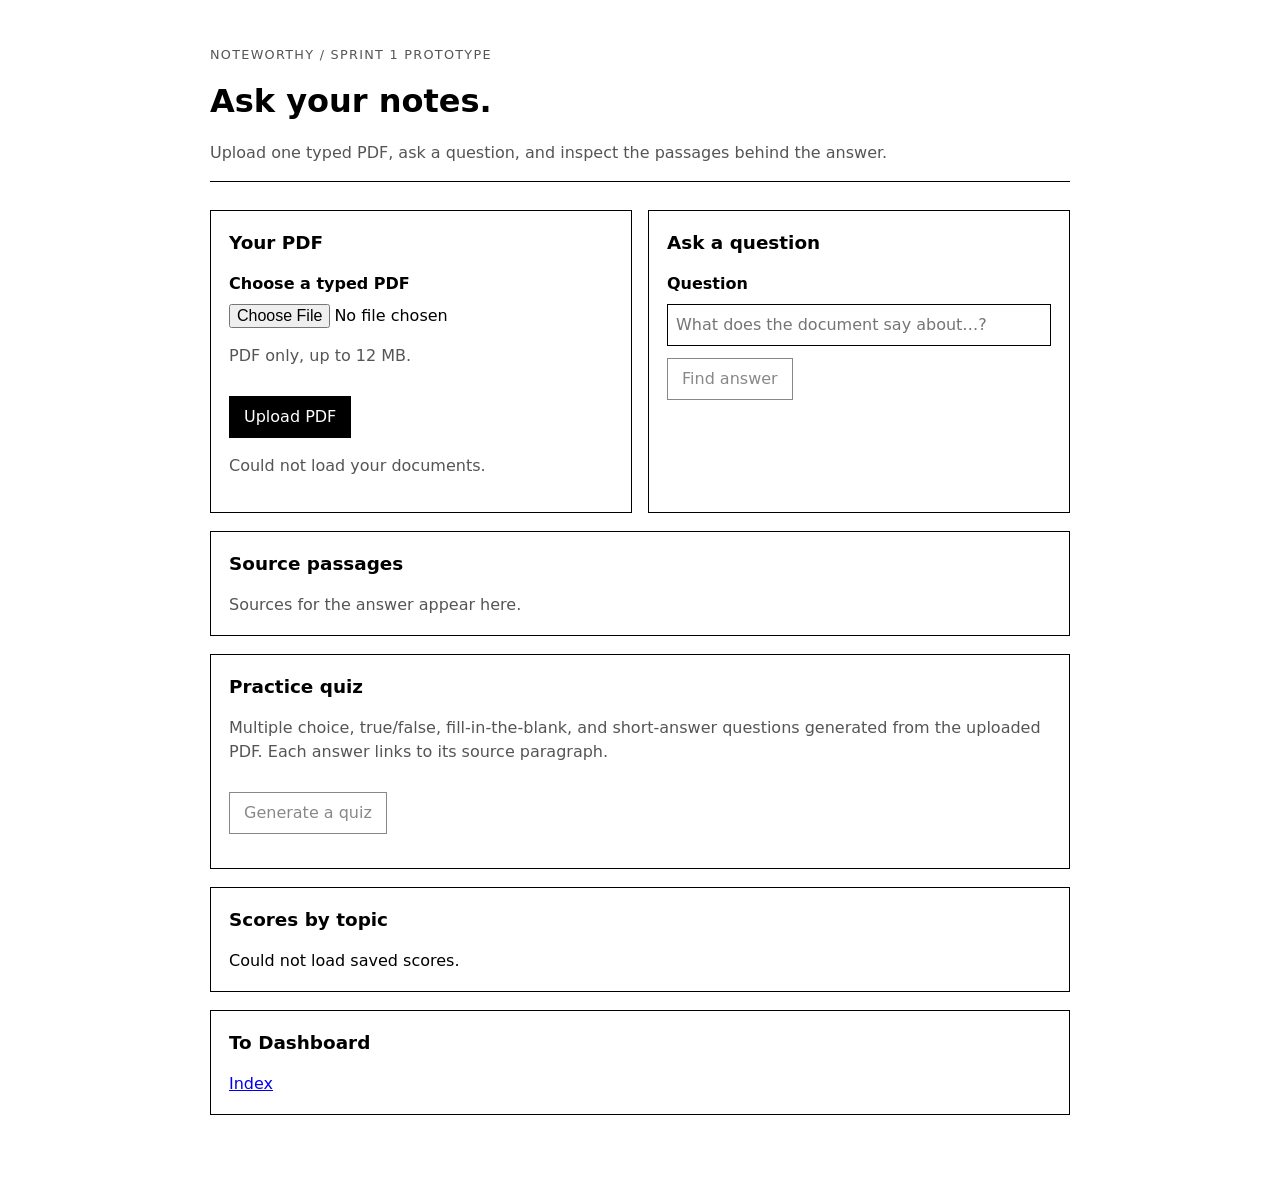
==== commit d36831f3: "checking fix" ====
--- a/noteworthy_app/static/index.html
+++ b/noteworthy_app/static/index.html
@@ -1,49 +1,293 @@
-<!DOCTYPE html>
+<!doctype html>
 <html lang="en">
-<head>
-  <meta charset="UTF-8">
-  <meta name="viewport" content="width=device-width, initial-scale=1">
-  <title>Dashboard · AI study companion</title>
-
-  <link rel="stylesheet" href="navbar.css">
-  <link rel="stylesheet" href="theme.css">
-  <style>
-
-  directory {
-    margin: 0; min-height: 100vh; display: flex;
-    flex-direction: column; justify-content: center; align-items: center;
-  }
-
-  </style>
-</head>
-<body>
-  <div id="navbar"></div>
-
-  <directory>
-    <h1>Ask your notes.</h1>
-    <section>
-      <button id="libDirectory" data-url="./library.html">Library</button>
-      <button id="studyDirectory" data-url="./study.html">Study</button>
-    </section>
-    <p class="eyebrow">NoteWorthy / AI Study Companion</p>
-  </directory>
-
-
-<script src="navbar.js"></script>
+<meta charset="utf-8">
+<meta name="viewport" content="width=device-width, initial-scale=1">
+<title>NoteWorthy · PDF study companion</title>
+<style>
+  :root { color-scheme: light; font: 16px/1.5 system-ui, sans-serif; background: #fff; color: #000; }
+  body { max-width: 860px; margin: 0 auto; padding: 32px 18px 70px; }
+  header { border-bottom: 1px solid #000; margin-bottom: 28px; }
+  h1 { font-size: 2rem; margin: 0 0 8px; }
+  h2 { font-size: 1.15rem; margin-top: 0; }
+  .eyebrow { color: #555; font-size: .8rem; text-transform: uppercase; letter-spacing: .1em; }
+  .grid { display: grid; grid-template-columns: repeat(auto-fit, minmax(280px, 1fr)); gap: 16px; }
+  section { border: 1px solid #000; padding: 18px; }
+  label { display: block; font-weight: 600; margin-bottom: 8px; }
+  input, button { font: inherit; }
+  input[type=text] { box-sizing: border-box; width: 100%; padding: 8px; border: 1px solid #000; }
+  input[type=file] { max-width: 100%; }
+  button { border: 1px solid #000; background: #000; color: #fff; padding: 8px 14px; cursor: pointer; margin-top: 12px; }
+  button:disabled { background: #fff; color: #888; border-color: #888; cursor: default; }
+  .muted { color: #555; }
+  #answer { white-space: pre-wrap; }
+  .source { padding: 12px 0; border-top: 1px solid #ccc; }
+  #status { min-height: 1.5em; }
+  .quiz-question { border-top: 1px solid #ccc; padding: 16px 0; }
+  .quiz-question label { font-weight: 400; margin: 6px 0; }
+  .scorebar { margin: 10px 0; }
+  .scorebar span { display: block; height: 8px; background: #000; }
+  .document { display: flex; align-items: center; justify-content: space-between; gap: 8px; padding: 6px 0; border-top: 1px solid #ccc; }
+  .document span { min-width: 0; overflow-wrap: anywhere; }
+  .document button { margin-top: 0; padding: 4px 10px; }
+</style>
+<header><p class="eyebrow">NoteWorthy / Sprint 1 prototype</p><h1>Ask your notes.</h1><p class="muted">Upload one typed PDF, ask a question, and inspect the passages behind the answer.</p></header>
+<main class="grid">
+  <section><h2>Your PDF</h2><label for="pdf">Choose a typed PDF</label><input id="pdf" type="file" accept="application/pdf,.pdf"><p class="muted">PDF only, up to 12 MB.</p><button id="upload">Upload PDF</button><p id="status" role="status" class="muted"></p><div id="documents"></div></section>
+  <section><h2>Ask a question</h2><label for="question">Question</label><input id="question" type="text" placeholder="What does the document say about…?"><button id="ask" disabled>Find answer</button><p id="answer" aria-live="polite"></p></section>
+</main>
+<section style="margin-top:18px"><h2>Source passages</h2><div id="sources" class="muted">Sources for the answer appear here.</div></section>
+<section style="margin-top:18px"><h2>Practice quiz</h2><p class="muted">Multiple choice, true/false, fill-in-the-blank, and short-answer questions generated from the uploaded PDF. Each answer links to its source paragraph.</p><button id="makeQuiz" disabled>Generate a quiz</button><div id="quiz"></div><p id="quizResult" role="status"></p></section>
+<section style="margin-top:18px"><h2>Scores by topic</h2><div id="topicScores"></div></section>
+<section style="margin-top:18px"><h2>To Dashboard</h2><a href="./dashboard.html" target="_blank">Index</a></section>
 <script>
-
-const libDirectory = document.getElementById("libDirectory")
-const studyDirectory = document.getElementById("studyDirectory")
-
-libDirectory.onclick = () => { 
-  window.location.href = libDirectory.dataset.url;
-};
-
-studyDirectory.onclick = () => { 
-  window.location.href = studyDirectory.dataset.url;
-};
-
-
+  let selectedDocument = null;
+  let currentQuizId = null;
+  let storedDocuments = [];
+  let pendingUploads = [];
+  let askBusy = false;
+  let quizBusy = false;
+  let scoreRequest = 0;
+  const MAX_PDF_BYTES = 12 * 1024 * 1024;
+  const MY_DOCUMENTS_KEY = 'noteworthy-my-documents';
+  const SELECTED_DOCUMENT_KEY = 'noteworthy-selected-document';
+  const LEARNER_KEY = 'noteworthy-learner-id';
+  let learnerId;
+  try { learnerId = localStorage.getItem(LEARNER_KEY); } catch (error) { /* storage unavailable */ }
+  if (!/^[0-9a-f]{32}$/.test(learnerId || '')) {
+    learnerId = [...crypto.getRandomValues(new Uint8Array(16))].map(byte => byte.toString(16).padStart(2, '0')).join('');
+  }
+  try { localStorage.setItem(LEARNER_KEY, learnerId); } catch (error) { /* this session only */ }
+  const STATUS_LABELS = {processing: 'Processing…', ready: 'Ready', failed: 'Failed'};
+  const $ = id => document.getElementById(id);
+  async function api(path, body) {
+    const response = await fetch(path, {method: 'POST', headers: {'Content-Type':'application/json'}, body: JSON.stringify(body)});
+    const data = await response.json().catch(() => ({}));
+    if (!response.ok) throw new Error(data.error || 'The server is not responding. Try again in a minute.');
+    return data;
+  }
+  // There are no accounts yet, so the list shows only documents uploaded from this browser.
+  function myDocumentIds() {
+    try {
+      const ids = JSON.parse(localStorage.getItem(MY_DOCUMENTS_KEY) || '[]');
+      return new Set(Array.isArray(ids) ? ids : []);
+    } catch (error) { return new Set(); }
+  }
+  function rememberDocument(id) {
+    const ids = myDocumentIds(); ids.add(id);
+    try { localStorage.setItem(MY_DOCUMENTS_KEY, JSON.stringify([...ids])); } catch (error) { /* storage unavailable */ }
+  }
+  function checkFile(file) {
+    if (!file) return 'Choose a PDF first.';
+    if (!file.name.toLowerCase().endsWith('.pdf')) return 'Choose a PDF file.';
+    if (file.size === 0) return 'The file is empty. Choose a PDF that has content.';
+    if (file.size > MAX_PDF_BYTES) return 'The PDF is larger than 12 MB. Choose a smaller file.';
+    return '';
+  }
+  function selectDocument(uploadedDocument) {
+    if (!selectedDocument || selectedDocument.id !== uploadedDocument.id) {
+      // Clear the previous document's answer and quiz so they are not mistaken for this one.
+      $('answer').textContent = '';
+      $('sources').textContent = 'Sources for the answer appear here.';
+      $('quiz').replaceChildren(); $('quizResult').textContent = ''; currentQuizId = null;
+    }
+    selectedDocument = uploadedDocument;
+    try { localStorage.setItem(SELECTED_DOCUMENT_KEY, uploadedDocument.id); } catch (error) { /* this session only */ }
+    $('ask').disabled = askBusy;
+    $('makeQuiz').disabled = quizBusy;
+    $('status').textContent = `Selected: ${uploadedDocument.name}.`;
+    renderDocuments(storedDocuments);
+    loadScores(uploadedDocument.id);
+  }
+  function renderDocuments(documents) {
+    storedDocuments = documents;
+    const nameCounts = new Map();
+    for (const item of documents) nameCounts.set(item.name, (nameCounts.get(item.name) || 0) + 1);
+    const list = $('documents'); list.replaceChildren();
+    for (const uploadedDocument of [...documents, ...pendingUploads]) {
+      const row = document.createElement('div'); row.className = 'document';
+      const text = document.createElement('span');
+      const status = uploadedDocument.status || 'ready';
+      const parts = [uploadedDocument.name];
+      if (uploadedDocument.id && nameCounts.get(uploadedDocument.name) > 1) parts.push(`ID ${uploadedDocument.id.slice(0, 6)}`);
+      if (uploadedDocument.passages !== undefined) parts.push(`${uploadedDocument.passages} passages`);
+      parts.push(status === 'failed' && uploadedDocument.error ? `Failed: ${uploadedDocument.error}` : STATUS_LABELS[status] || status);
+      text.textContent = parts.join(' · ');
+      row.append(text);
+      if (status === 'ready' && uploadedDocument.id) {
+        const choose = document.createElement('button');
+        const chosen = selectedDocument && selectedDocument.id === uploadedDocument.id;
+        choose.textContent = chosen ? 'Selected' : 'Use';
+        choose.disabled = Boolean(chosen);
+        choose.onclick = () => selectDocument(uploadedDocument);
+        row.append(choose);
+      }
+      list.append(row);
+    }
+  }
+  async function loadDocuments() {
+    try {
+      const response = await fetch('/api/documents');
+      if (!response.ok) throw new Error('Could not load your documents.');
+      const mine = myDocumentIds();
+      renderDocuments(((await response.json()).documents || []).filter(item => mine.has(item.id)));
+      if (!selectedDocument) {
+        let savedId;
+        try { savedId = localStorage.getItem(SELECTED_DOCUMENT_KEY); } catch (error) { /* storage unavailable */ }
+        const restored = storedDocuments.find(item => item.id === savedId) || storedDocuments[0];
+        if (restored) selectDocument(restored);
+        else showScores({});
+      }
+    } catch (error) {
+      $('status').textContent = 'Could not load your documents.';
+      if (!selectedDocument) $('topicScores').textContent = 'Could not load saved scores.';
+    }
+  }
+  $('upload').onclick = async () => {
+    const file = $('pdf').files[0];
+    const problem = checkFile(file);
+    if (problem) { $('status').textContent = problem; return; }
+    const pending = {name: file.name, status: 'processing'};
+    pendingUploads = pendingUploads.filter(item => item.name !== file.name).concat(pending);
+    renderDocuments(storedDocuments);
+    $('upload').disabled = true; $('status').textContent = 'Reading PDF…';
+    try {
+      const data = await new Promise((resolve, reject) => {
+        const reader = new FileReader();
+        reader.onload = () => resolve(String(reader.result).split(',')[1]);
+        reader.onerror = () => reject(new Error('The file could not be read. Choose it again.'));
+        reader.readAsDataURL(file);
+      });
+      const uploaded = await api('/api/upload', {name: file.name, data});
+      pendingUploads = pendingUploads.filter(item => item !== pending);
+      rememberDocument(uploaded.id);
+      await loadDocuments();
+      if (!storedDocuments.some(item => item.id === uploaded.id)) storedDocuments = storedDocuments.concat(uploaded);
+      selectDocument(uploaded);
+      $('status').textContent = `Ready: ${uploaded.passages} passages from ${file.name}.`;
+    } catch (error) {
+      const message = error.message || 'Upload failed. Try again.';
+      pending.status = 'failed'; pending.error = message;
+      $('status').textContent = message;
+      renderDocuments(storedDocuments);
+    }
+    finally { $('upload').disabled = false; }
+  };
+  $('ask').onclick = async () => {
+    if (!selectedDocument || askBusy) return;
+    const documentId = selectedDocument.id;
+    askBusy = true; $('ask').disabled = true; $('answer').textContent = 'Finding an answer…';
+    try {
+      const result = await api('/api/ask', {document_id: documentId, question: $('question').value});
+      if (!selectedDocument || selectedDocument.id !== documentId) return;
+      $('answer').textContent = result.answer;
+      const sources = $('sources'); sources.replaceChildren();
+      for (const source of result.sources) {
+        const item = document.createElement('div'); item.className = 'source';
+        const title = document.createElement('strong'); title.textContent = `${source.id} · page ${source.page}`;
+        const text = document.createElement('p'); text.textContent = source.text;
+        item.append(title, text); sources.append(item);
+      }
+    } catch (error) {
+      if (selectedDocument && selectedDocument.id === documentId) $('answer').textContent = error.message;
+    }
+    finally { askBusy = false; $('ask').disabled = !selectedDocument; }
+  };
+  function showScores(scores) {
+    const container = $('topicScores'); container.replaceChildren();
+    const entries = Object.entries(scores);
+    if (!entries.length) { container.textContent = 'Complete a quiz to see topic scores.'; return; }
+    for (const [topic, values] of entries) {
+      const percent = Math.round(100 * values.correct / values.total);
+      const row = document.createElement('div'); row.className = 'scorebar';
+      const title = document.createElement('div'); title.textContent = `${topic}: ${percent}% (${values.correct}/${values.total})`;
+      const bar = document.createElement('span'); bar.style.width = `${percent}%`;
+      row.append(title, bar); container.append(row);
+    }
+  }
+  async function loadScores(documentId) {
+    const requestId = ++scoreRequest;
+    $('topicScores').textContent = 'Loading saved scores…';
+    try {
+      const response = await fetch(`/api/progress?document_id=${encodeURIComponent(documentId)}`, {headers: {'X-Learner-Id': learnerId}});
+      if (!response.ok) throw new Error('Could not load saved scores.');
+      const progress = await response.json();
+      if (requestId === scoreRequest && selectedDocument && selectedDocument.id === documentId) showScores(progress.topic_scores);
+    } catch (error) {
+      if (requestId === scoreRequest && selectedDocument && selectedDocument.id === documentId) $('topicScores').textContent = 'Could not load saved scores.';
+    }
+  }
+  $('makeQuiz').onclick = async () => {
+    if (!selectedDocument || quizBusy) return;
+    const documentId = selectedDocument.id;
+    quizBusy = true; $('makeQuiz').disabled = true; $('quizResult').textContent = 'Generating questions…';
+    try {
+      const result = await api('/api/quiz', {document_id: documentId});
+      if (!selectedDocument || selectedDocument.id !== documentId) return;
+      currentQuizId = result.quiz_id;
+      const questions = result.questions;
+      const container = $('quiz'); container.replaceChildren();
+      const readers = questions.map((item, index) => {
+        const block = document.createElement('div'); block.className = 'quiz-question';
+        const title = document.createElement('strong'); title.textContent = `${index + 1}. ${item.question}`;
+        block.append(title); container.append(block);
+        // Cloze questions send an option index; the shared schema sends a letter or True/False.
+        const radios = item.options ? item.options.map((option, choice) => [choice, option])
+          : item.type === 'True/False' ? [['True', 'True'], ['False', 'False']]
+          : item.type === 'Multiple Choice' ? Object.entries(item.choices).map(([key, text]) => [key, `${key}. ${text}`])
+          : null;
+        if (radios) {
+          radios.forEach(([value, text]) => {
+            const label = document.createElement('label');
+            const radio = document.createElement('input'); radio.type = 'radio'; radio.name = `q${index}`; radio.value = value;
+            label.append(radio, ` ${text}`); block.append(label);
+          });
+          return () => {
+            const chosen = document.querySelector(`input[name=q${index}]:checked`);
+            return chosen ? (item.options ? Number(chosen.value) : chosen.value) : null;
+          };
+        }
+        // One text box per blank, or one for a short answer.
+        const count = item.type === 'Fill-in-the-Blank' ? Math.max(1, item.question.split('_____').length - 1) : 1;
+        const boxes = Array.from({length: count}, (_, blank) => {
+          const label = document.createElement('label'); label.textContent = count > 1 ? `Question ${index + 1}, blank ${blank + 1}` : `Answer to question ${index + 1}`;
+          const box = document.createElement('input'); box.type = 'text'; box.value = '';
+          label.append(box); block.append(label); return box;
+        });
+        return () => {
+          const values = boxes.map(box => box.value.trim());
+          if (values.every(value => !value)) return null;
+          return count > 1 ? values : values[0];
+        };
+      });
+      const submit = document.createElement('button'); submit.textContent = 'Submit quiz';
+      submit.onclick = async () => {
+        if (quizBusy || submit.disabled || currentQuizId !== result.quiz_id) return;
+        const answers = readers.map(read => read());
+        quizBusy = true; submit.disabled = true; $('makeQuiz').disabled = true;
+        $('quizResult').textContent = 'Saving quiz…';
+        try {
+          const graded = await api('/api/quiz/submit', {quiz_id: result.quiz_id, learner_id: learnerId, answers});
+          if (!selectedDocument || selectedDocument.id !== documentId || currentQuizId !== result.quiz_id) return;
+          for (const item of graded.results) {
+            const note = document.createElement('p');
+            note.textContent = `${item.correct ? 'Correct' : `Answer: ${[].concat(item.expected_answer).join(', ')}`} · ${item.source_id}, page ${item.page}`;
+            container.children[graded.results.indexOf(item)].append(note);
+          }
+          $('quizResult').textContent = `Score: ${graded.correct} / ${graded.total}`;
+          await loadScores(documentId);
+        } catch (error) {
+          if (selectedDocument && selectedDocument.id === documentId && currentQuizId === result.quiz_id) {
+            $('quizResult').textContent = error.message; submit.disabled = false;
+          }
+        } finally { quizBusy = false; $('makeQuiz').disabled = !selectedDocument; }
+      };
+      container.append(submit); $('quizResult').textContent = '';
+    } catch (error) {
+      if (selectedDocument && selectedDocument.id === documentId) $('quizResult').textContent = error.message;
+    }
+    finally { quizBusy = false; $('makeQuiz').disabled = !selectedDocument; }
+  };
+  $('topicScores').textContent = 'Loading saved scores…';
+  loadDocuments();
 </script>
-</body>
-</html>
+</html>
